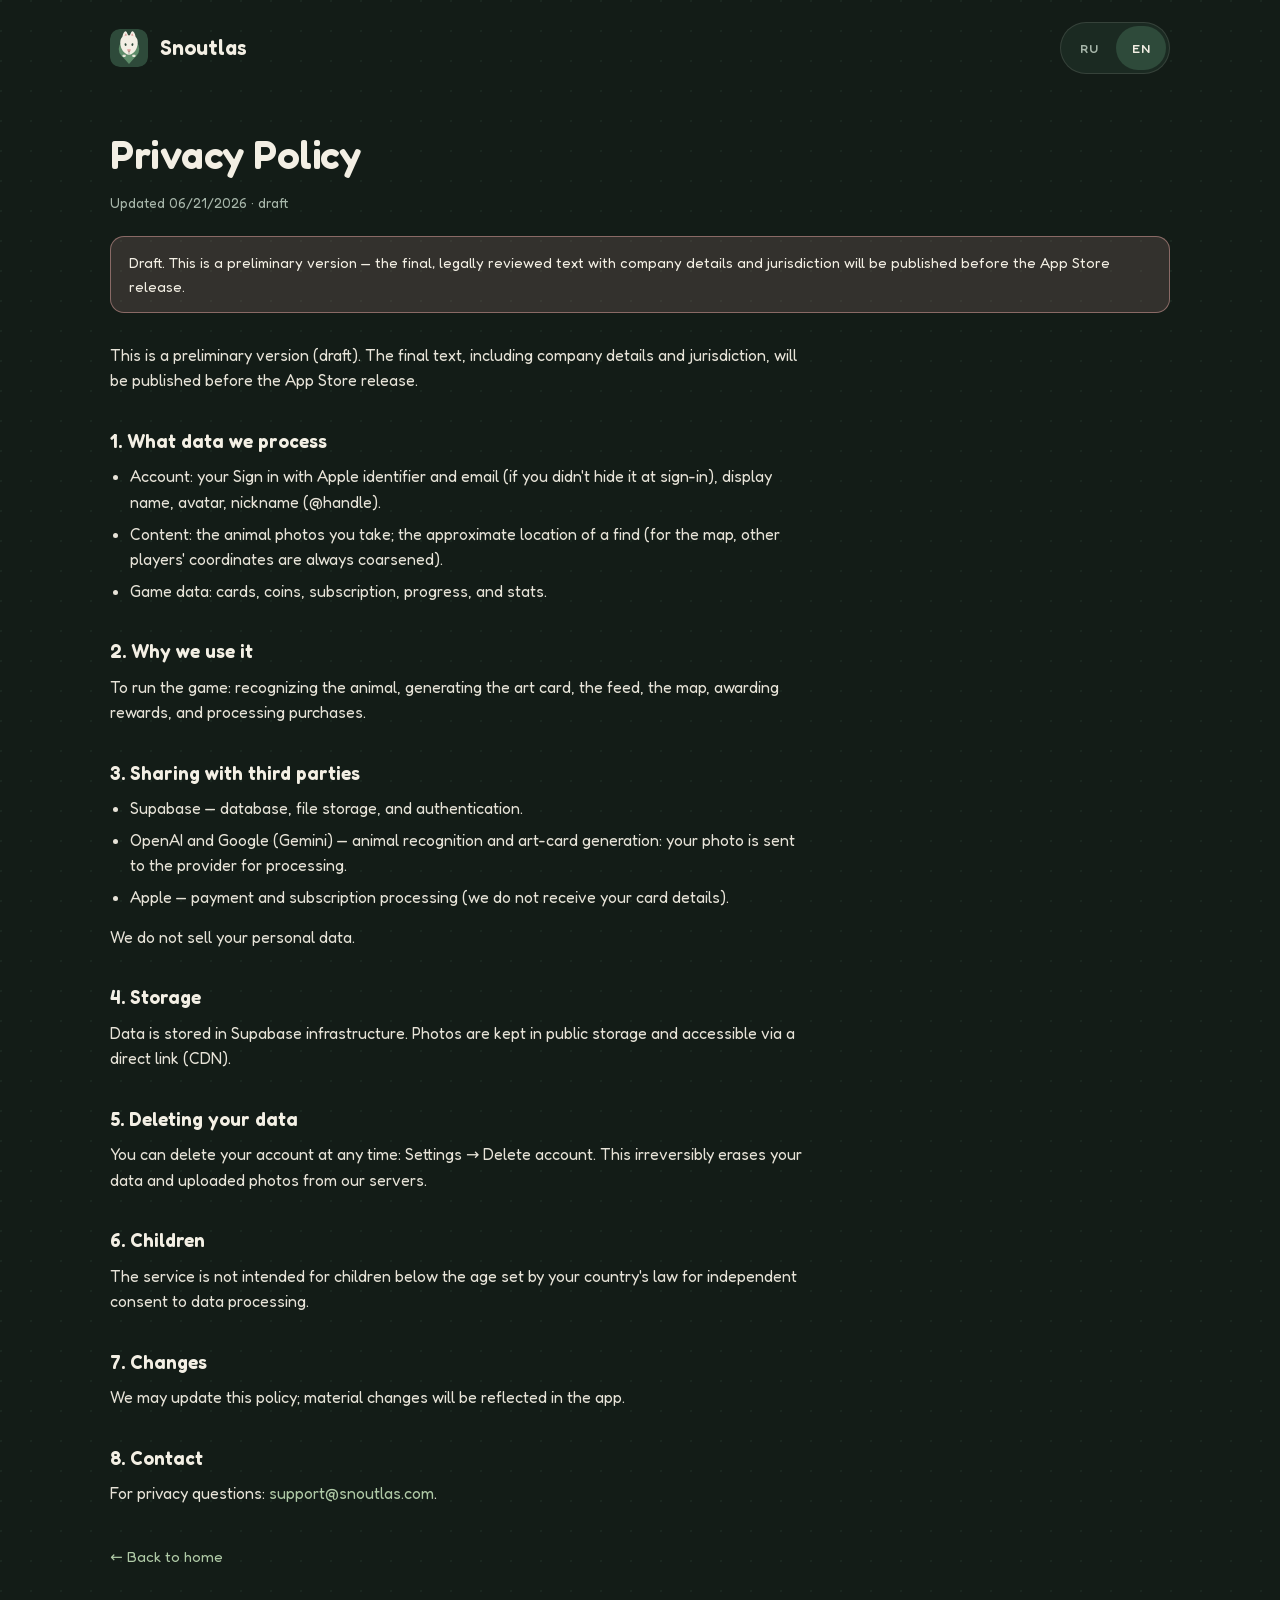
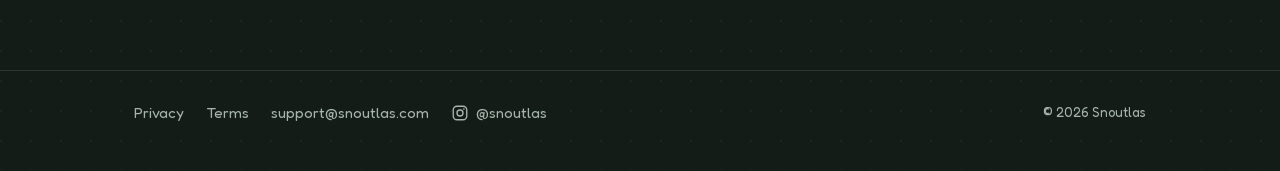
==== privacy/index.html @ 5e12d76e "Initial commit: Snoutlas landing + Privacy/Terms (draft) Static site for snoutlas.com (GitHub Pages)" ====
<!DOCTYPE html>
<html lang="en">
<head>
<meta charset="utf-8">
<meta name="viewport" content="width=device-width, initial-scale=1">
<title>Privacy Policy · Snoutlas</title>
<meta name="description" content="Snoutlas Privacy Policy (draft).">
<meta name="robots" content="index, follow">
<meta name="theme-color" content="#131C17">
<link rel="canonical" href="https://snoutlas.com/privacy/">
<meta property="og:type" content="website">
<meta property="og:site_name" content="Snoutlas">
<meta property="og:title" content="Privacy Policy · Snoutlas">
<meta property="og:description" content="Snoutlas Privacy Policy (draft).">
<meta property="og:url" content="https://snoutlas.com/privacy/">
<meta property="og:image" content="https://snoutlas.com/assets/img/snoutlas-appicon-1024.png">
<meta name="twitter:card" content="summary">
<meta name="twitter:title" content="Privacy Policy · Snoutlas">
<meta name="twitter:description" content="Snoutlas Privacy Policy (draft).">
<meta name="twitter:image" content="https://snoutlas.com/assets/img/snoutlas-appicon-1024.png">
<link rel="icon" href="/assets/img/snoutlas-icon.svg" type="image/svg+xml">
<link rel="apple-touch-icon" href="/assets/img/snoutlas-appicon-1024.png">
<link rel="preload" href="/assets/fonts/fredoka-latin.woff2" as="font" type="font/woff2" crossorigin>
<link rel="stylesheet" href="/assets/styles.css">
<script>
  (function () {
    try {
      var k = 'snoutlas-lang', s = localStorage.getItem(k);
      var l = s || ((navigator.language || 'en').toLowerCase().indexOf('ru') === 0 ? 'ru' : 'en');
      document.documentElement.lang = l;
    } catch (e) { document.documentElement.lang = 'en'; }
  })();
</script>
</head>
<body>
<a class="skip-link" href="#main"><span data-lang="ru">К содержимому</span><span data-lang="en">Skip to content</span></a>

<header class="site-header wrap">
  <a class="brand" href="/">
    <img src="/assets/img/snoutlas-icon.svg" alt="" width="38" height="38">
    <span>Snoutlas</span>
  </a>
  <div class="lang" role="group" aria-label="Language / Язык">
    <button type="button" data-lang-btn="ru" aria-pressed="false">RU</button>
    <button type="button" data-lang-btn="en" aria-pressed="false">EN</button>
  </div>
</header>

<main id="main" class="page wrap">

  <!-- ============================================================
       DRAFT LEGAL TEXT — placeholder.
       Replace the RU and EN blocks below with the final,
       lawyer-reviewed text. Keep the {support email} as
       support@snoutlas.com. Insert company legal entity +
       jurisdiction where the intro note says so.
       ============================================================ -->

  <!-- RU -->
  <div data-lang="ru">
    <h1>Политика конфиденциальности</h1>
    <p class="updated">Обновлено: 21.06.2026 · черновик</p>
    <div class="draft-banner">Черновик. Это предварительная версия — финальный, юридически проверенный текст с реквизитами компании и юрисдикцией будет опубликован до релиза в App Store.</div>
    <div class="legal">
      <p>Это предварительная версия (черновик). Финальный текст с реквизитами компании и юрисдикцией будет опубликован до релиза в App Store.</p>

      <h2>1. Какие данные мы обрабатываем</h2>
      <ul>
        <li>Учётная запись: идентификатор Sign in with Apple и email (если вы не скрыли его при входе), отображаемое имя, аватар, ник (@никнейм).</li>
        <li>Контент: фотографии животных, которые вы снимаете; примерное место находки (для карты координаты других игроков всегда огрубляются).</li>
        <li>Игровые данные: карточки, монеты, подписка, прогресс и статистика.</li>
      </ul>

      <h2>2. Зачем мы это используем</h2>
      <p>Для работы игры: распознавания животного, генерации арт-карточки, ленты, карты, начисления наград и обработки покупок.</p>

      <h2>3. Передача третьим сторонам</h2>
      <ul>
        <li>Supabase — хранение базы данных, файлов и аутентификация.</li>
        <li>OpenAI и Google (Gemini) — распознавание животного и генерация арт-карточки: для этого ваше фото отправляется на обработку провайдеру.</li>
        <li>Apple — обработка платежей и подписок (мы не получаем данные вашей карты).</li>
      </ul>
      <p>Мы не продаём ваши персональные данные.</p>

      <h2>4. Хранение</h2>
      <p>Данные хранятся в инфраструктуре Supabase. Фотографии находятся в публичном хранилище и доступны по прямой ссылке (CDN).</p>

      <h2>5. Удаление данных</h2>
      <p>Вы можете в любой момент удалить аккаунт: Настройки → Удалить аккаунт. Это необратимо стирает ваши данные и загруженные фотографии с наших серверов.</p>

      <h2>6. Дети</h2>
      <p>Сервис не предназначен для детей младше возраста, установленного законом вашей страны для самостоятельного согласия на обработку данных.</p>

      <h2>7. Изменения</h2>
      <p>Мы можем обновлять эту политику; существенные изменения будут отражены в приложении.</p>

      <h2>8. Контакт</h2>
      <p>По вопросам конфиденциальности: <a href="mailto:support@snoutlas.com">support@snoutlas.com</a>.</p>
    </div>
    <a class="back" href="/">← На главную</a>
  </div>

  <!-- EN -->
  <div data-lang="en">
    <h1>Privacy Policy</h1>
    <p class="updated">Updated 06/21/2026 · draft</p>
    <div class="draft-banner">Draft. This is a preliminary version — the final, legally reviewed text with company details and jurisdiction will be published before the App Store release.</div>
    <div class="legal">
      <p>This is a preliminary version (draft). The final text, including company details and jurisdiction, will be published before the App Store release.</p>

      <h2>1. What data we process</h2>
      <ul>
        <li>Account: your Sign in with Apple identifier and email (if you didn't hide it at sign-in), display name, avatar, nickname (@handle).</li>
        <li>Content: the animal photos you take; the approximate location of a find (for the map, other players' coordinates are always coarsened).</li>
        <li>Game data: cards, coins, subscription, progress, and stats.</li>
      </ul>

      <h2>2. Why we use it</h2>
      <p>To run the game: recognizing the animal, generating the art card, the feed, the map, awarding rewards, and processing purchases.</p>

      <h2>3. Sharing with third parties</h2>
      <ul>
        <li>Supabase — database, file storage, and authentication.</li>
        <li>OpenAI and Google (Gemini) — animal recognition and art-card generation: your photo is sent to the provider for processing.</li>
        <li>Apple — payment and subscription processing (we do not receive your card details).</li>
      </ul>
      <p>We do not sell your personal data.</p>

      <h2>4. Storage</h2>
      <p>Data is stored in Supabase infrastructure. Photos are kept in public storage and accessible via a direct link (CDN).</p>

      <h2>5. Deleting your data</h2>
      <p>You can delete your account at any time: Settings → Delete account. This irreversibly erases your data and uploaded photos from our servers.</p>

      <h2>6. Children</h2>
      <p>The service is not intended for children below the age set by your country's law for independent consent to data processing.</p>

      <h2>7. Changes</h2>
      <p>We may update this policy; material changes will be reflected in the app.</p>

      <h2>8. Contact</h2>
      <p>For privacy questions: <a href="mailto:support@snoutlas.com">support@snoutlas.com</a>.</p>
    </div>
    <a class="back" href="/">← Back to home</a>
  </div>

</main>

<footer class="site-footer">
  <div class="wrap foot-grid">
    <nav class="foot-links" aria-label="Footer">
      <a href="/privacy/"><span data-lang="ru">Конфиденциальность</span><span data-lang="en">Privacy</span></a>
      <a href="/terms/"><span data-lang="ru">Условия</span><span data-lang="en">Terms</span></a>
      <a href="mailto:support@snoutlas.com">support@snoutlas.com</a>
      <a class="ig" href="https://instagram.com/snoutlas" target="_blank" rel="noopener">
        <svg viewBox="0 0 24 24" fill="none" aria-hidden="true"><rect x="3" y="3" width="18" height="18" rx="5" stroke="currentColor" stroke-width="1.8"/><circle cx="12" cy="12" r="4" stroke="currentColor" stroke-width="1.8"/><circle cx="17.2" cy="6.8" r="1.1" fill="currentColor"/></svg>
        <span>@snoutlas</span>
      </a>
    </nav>
    <div class="copyright">© 2026 Snoutlas</div>
  </div>
</footer>

<script src="/assets/i18n.js" defer></script>
</body>
</html>
---- assets/styles.css ----
/* ============================================================
   Snoutlas — site styles
   Dark brand theme. Tokens mirror design_icons/snoutlas-tokens
   and the dark-theme values from the Snoutlas design pass.
   ============================================================ */

/* Fredoka (latin only — the font has no Cyrillic; RU text falls
   through per-glyph to ui-rounded / system-ui via --font). */
@font-face {
  font-family: 'Fredoka';
  font-style: normal;
  font-weight: 300 700;
  font-display: swap;
  src: url('/assets/fonts/fredoka-latin.woff2') format('woff2');
  unicode-range: U+0000-00FF, U+0131, U+0152-0153, U+02BB-02BC, U+02C6, U+02DA, U+02DC, U+0304, U+0308, U+0329, U+2000-206F, U+20AC, U+2122, U+2191, U+2193, U+2212, U+2215, U+FEFF, U+FFFD;
}
@font-face {
  font-family: 'Fredoka';
  font-style: normal;
  font-weight: 300 700;
  font-display: swap;
  src: url('/assets/fonts/fredoka-latinext.woff2') format('woff2');
  unicode-range: U+0100-02BA, U+02BD-02C5, U+02C7-02CC, U+02CE-02D7, U+02DD-02FF, U+0304, U+0308, U+0329, U+1D00-1DBF, U+1E00-1E9F, U+1EF2-1EFF, U+2020, U+20A0-20AB, U+20AD-20C0, U+2113, U+2C60-2C7F, U+A720-A7FF;
}

:root {
  --forest: #2E4A3A;
  --sage: #5E8C6A;
  --sage-light: #AFC9A6;
  --paper: #F3EFE4;
  --rose: #E0A4A0;

  --bg: #131C17;
  --surface: #1B2A22;
  --surface-raised: #243528;

  --text: #F3EFE4;
  --text-dim: #E7E3D8;
  --muted: #A7B6AA;
  --border: rgba(243, 239, 228, .12);

  --maxw: 1060px;
  --radius: 18px;
  --font: 'Fredoka', ui-rounded, 'SF Pro Rounded', system-ui, -apple-system, 'Segoe UI', Roboto, Helvetica, Arial, sans-serif;
}

* { box-sizing: border-box; }
html { -webkit-text-size-adjust: 100%; scroll-behavior: smooth; }

body {
  margin: 0;
  font-family: var(--font);
  font-weight: 400;
  color: var(--text);
  background-color: var(--bg);
  background-image: radial-gradient(circle at 1px 1px, rgba(94, 140, 106, .10) 1px, transparent 0);
  background-size: 30px 30px;
  line-height: 1.6;
  -webkit-font-smoothing: antialiased;
  text-rendering: optimizeLegibility;
  min-height: 100vh;
  display: flex;
  flex-direction: column;
}

/* language visibility — driven by <html lang> */
html[lang="en"] [data-lang="ru"] { display: none !important; }
html[lang="ru"] [data-lang="en"] { display: none !important; }

a { color: var(--sage-light); text-decoration: none; }
a:hover { color: var(--paper); text-decoration: underline; text-underline-offset: 3px; }
:focus-visible { outline: 2px solid var(--rose); outline-offset: 2px; border-radius: 4px; }

.wrap { width: 100%; max-width: var(--maxw); margin: 0 auto; padding: 0 24px; }
.skip-link { position: absolute; left: -9999px; }
.skip-link:focus { left: 16px; top: 16px; background: var(--surface-raised); color: var(--paper); padding: 10px 14px; border-radius: 10px; z-index: 10; }

/* ---------- header ---------- */
.site-header { display: flex; align-items: center; justify-content: space-between; gap: 16px; padding: 22px 0; }
.brand { display: inline-flex; align-items: center; gap: 12px; color: var(--text); font-weight: 600; font-size: 21px; letter-spacing: -.2px; }
.brand:hover { text-decoration: none; color: var(--text); }
.brand img { width: 38px; height: 38px; display: block; border-radius: 10px; }

.lang { display: inline-flex; background: var(--surface); border: 1px solid var(--border); border-radius: 999px; padding: 3px; gap: 2px; }
.lang button {
  appearance: none; border: 0; background: transparent; color: var(--muted);
  font-family: inherit; font-weight: 500; font-size: 13px; letter-spacing: .4px;
  padding: 10px 16px; min-height: 44px; border-radius: 999px; cursor: pointer;
}
.lang button.is-active { background: var(--forest); color: var(--paper); }
.lang button:hover { color: var(--paper); }

/* ---------- hero ---------- */
main { flex: 1 0 auto; }
.hero { text-align: center; padding: 52px 0 40px; }
.hero .app-icon { width: 116px; height: 116px; border-radius: 26px; box-shadow: 0 16px 44px rgba(0, 0, 0, .5); margin-bottom: 28px; }
.hero h1 { font-size: clamp(42px, 8vw, 70px); font-weight: 600; margin: 0 0 8px; letter-spacing: -1px; line-height: 1; }
.tagline { font-size: clamp(13px, 3.2vw, 16px); font-weight: 500; letter-spacing: 3px; color: var(--sage-light); margin: 0 0 26px; }
.pitch { font-size: clamp(17px, 3.6vw, 21px); color: var(--text); max-width: 34ch; margin: 0 auto 30px; }
.cta {
  display: inline-flex; align-items: center; gap: 10px;
  background: var(--surface-raised); border: 1px solid var(--border); color: var(--paper);
  border-radius: 999px; padding: 13px 24px; font-weight: 500; font-size: 15px;
}
.cta .dot { width: 8px; height: 8px; border-radius: 50%; background: var(--rose); box-shadow: 0 0 10px var(--rose); }

/* ---------- steps ---------- */
.steps { display: grid; grid-template-columns: repeat(3, 1fr); gap: 16px; margin: 50px 0 12px; }
.step { background: var(--surface); border: 1px solid var(--border); border-radius: var(--radius); padding: 26px 22px; text-align: center; }
.step .k { font-size: 12px; font-weight: 600; letter-spacing: 2px; color: var(--sage-light); text-transform: uppercase; }
.step h2 { margin: 12px 0 6px; font-size: 19px; font-weight: 600; }
.step p { margin: 0; color: var(--muted); font-size: 15px; }
@media (max-width: 620px) { .steps { grid-template-columns: 1fr; } }

/* ---------- legal / content pages ---------- */
.page { padding: 8px 0 56px; }
.page h1 { font-size: clamp(28px, 6vw, 40px); font-weight: 600; margin: 18px 0 6px; letter-spacing: -.5px; }
.updated { color: var(--muted); font-size: 14px; margin: 0 0 22px; }
.draft-banner {
  background: rgba(224, 164, 160, .16); border: 1px solid rgba(224, 164, 160, .5);
  color: var(--paper); border-radius: 14px; padding: 14px 18px; font-size: 14.5px; margin: 0 0 30px;
}
.legal { font-size: 16px; max-width: 70ch; }
.legal h2 { font-size: 19px; font-weight: 600; margin: 32px 0 8px; color: var(--paper); }
.legal p { margin: 0 0 12px; color: var(--text-dim); }
.legal ul { margin: 0 0 14px; padding-left: 20px; }
.legal li { margin: 0 0 6px; color: var(--text-dim); }
.back { display: inline-flex; align-items: center; gap: 7px; font-size: 15px; margin-top: 26px; }

/* ---------- footer ---------- */
.site-footer { flex-shrink: 0; border-top: 1px solid var(--border); margin-top: 44px; padding: 30px 0 46px; }
.foot-grid { display: flex; flex-wrap: wrap; align-items: center; justify-content: space-between; gap: 18px; }
.foot-links { display: flex; flex-wrap: wrap; gap: 10px 22px; align-items: center; }
.foot-links a { color: var(--muted); font-size: 15px; min-height: 24px; display: inline-flex; align-items: center; }
.foot-links a:hover { color: var(--paper); }
.copyright { color: var(--muted); font-size: 13.5px; }
.ig { display: inline-flex; align-items: center; gap: 7px; }
.ig svg { width: 18px; height: 18px; }

@media (prefers-reduced-motion: reduce) { html { scroll-behavior: auto; } }
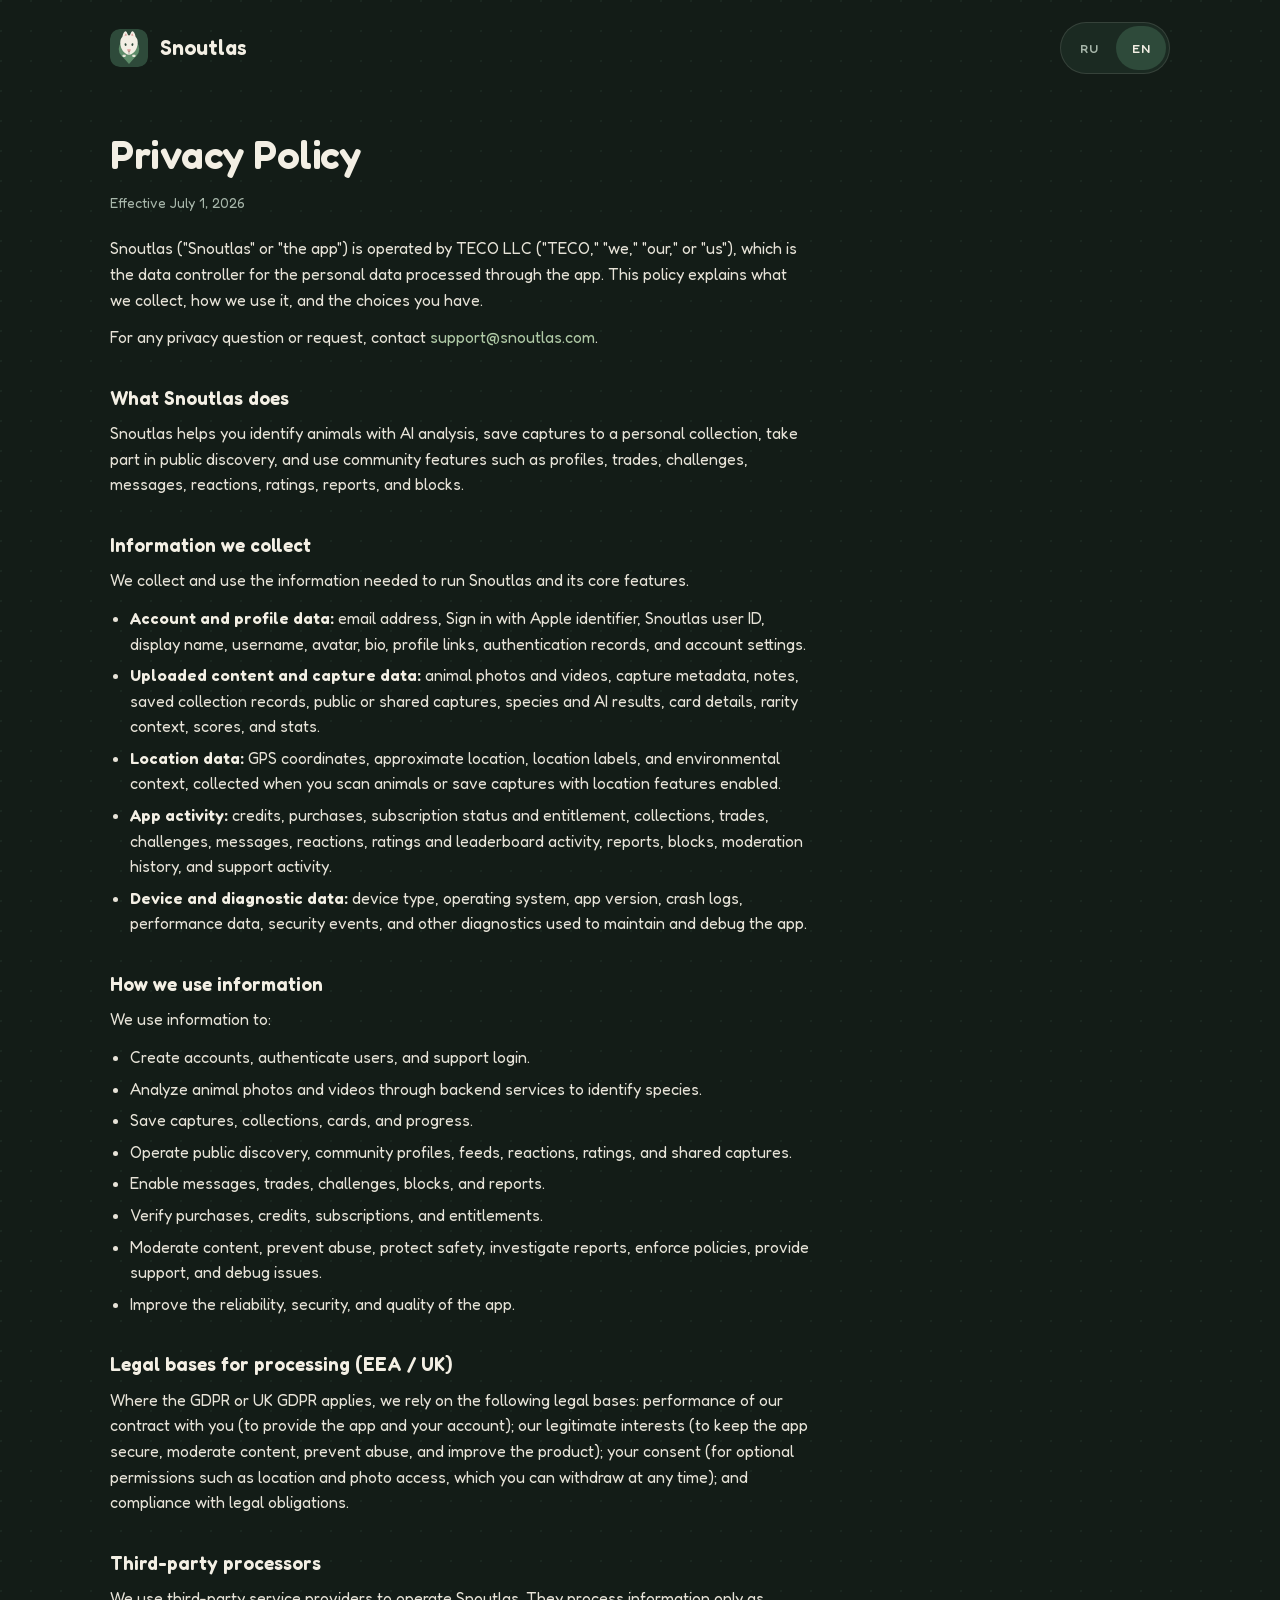
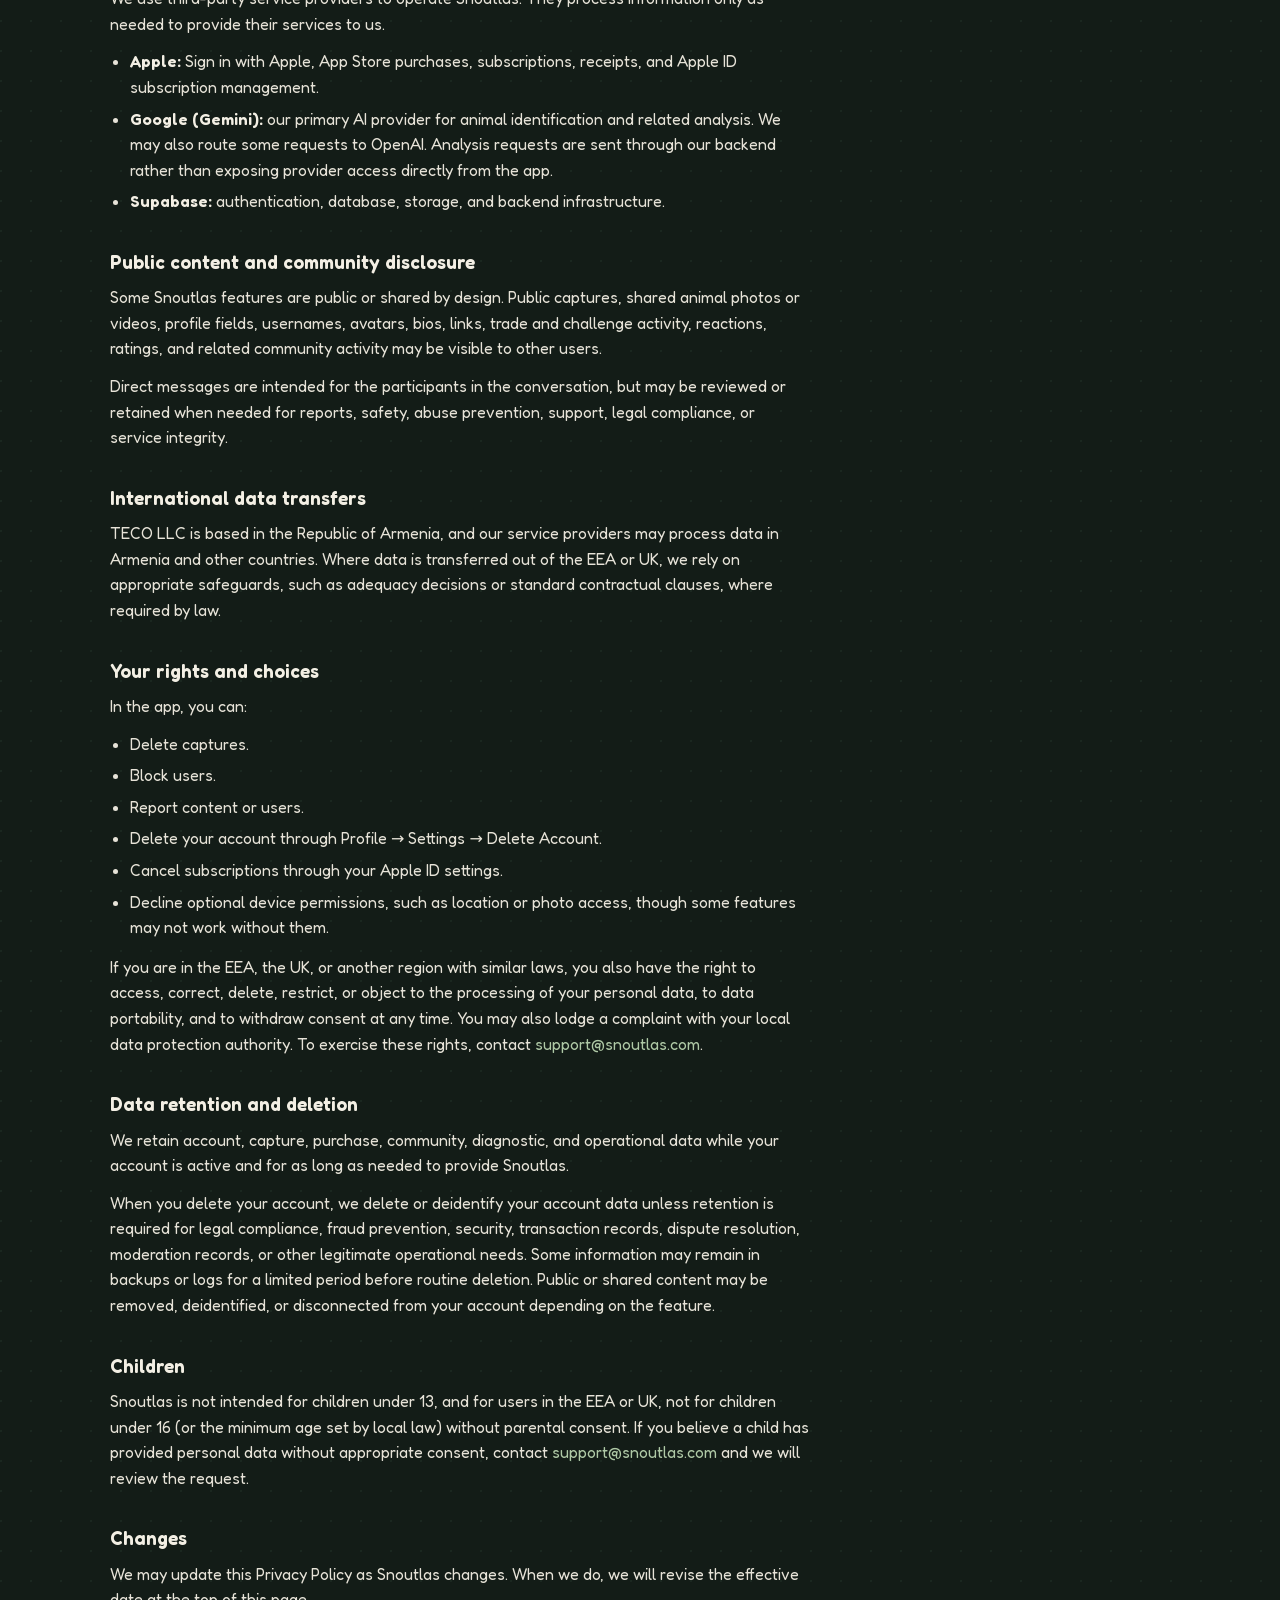
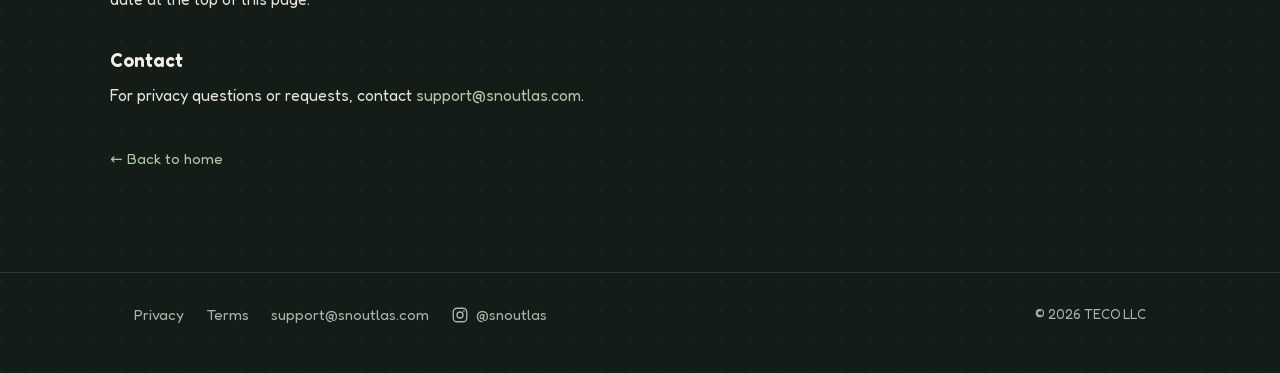
==== commit 5de806d4: "Replace draft legal text with final Privacy/Terms (TECO LLC) - Final, English-authoritative Privacy " ====
--- a/privacy/index.html
+++ b/privacy/index.html
@@ -4,19 +4,19 @@
 <meta charset="utf-8">
 <meta name="viewport" content="width=device-width, initial-scale=1">
 <title>Privacy Policy · Snoutlas</title>
-<meta name="description" content="Snoutlas Privacy Policy (draft).">
+<meta name="description" content="Snoutlas Privacy Policy — how TECO LLC collects, uses, and protects your data.">
 <meta name="robots" content="index, follow">
 <meta name="theme-color" content="#131C17">
 <link rel="canonical" href="https://snoutlas.com/privacy/">
 <meta property="og:type" content="website">
 <meta property="og:site_name" content="Snoutlas">
 <meta property="og:title" content="Privacy Policy · Snoutlas">
-<meta property="og:description" content="Snoutlas Privacy Policy (draft).">
+<meta property="og:description" content="Snoutlas Privacy Policy — how TECO LLC collects, uses, and protects your data.">
 <meta property="og:url" content="https://snoutlas.com/privacy/">
 <meta property="og:image" content="https://snoutlas.com/assets/img/snoutlas-appicon-1024.png">
 <meta name="twitter:card" content="summary">
 <meta name="twitter:title" content="Privacy Policy · Snoutlas">
-<meta name="twitter:description" content="Snoutlas Privacy Policy (draft).">
+<meta name="twitter:description" content="Snoutlas Privacy Policy — how TECO LLC collects, uses, and protects your data.">
 <meta name="twitter:image" content="https://snoutlas.com/assets/img/snoutlas-appicon-1024.png">
 <link rel="icon" href="/assets/img/snoutlas-icon.svg" type="image/svg+xml">
 <link rel="apple-touch-icon" href="/assets/img/snoutlas-appicon-1024.png">
@@ -47,103 +47,86 @@
 </header>
 
 <main id="main" class="page wrap">
+  <h1><span data-lang="ru">Политика конфиденциальности</span><span data-lang="en">Privacy Policy</span></h1>
+  <p class="updated"><span data-lang="ru">Действует с 1 июля 2026 г.</span><span data-lang="en">Effective July 1, 2026</span></p>
+  <p class="lang-note" data-lang="ru">Документ предоставляется на английском языке (английская версия имеет преимущественную силу).</p>
 
-  <!-- ============================================================
-       DRAFT LEGAL TEXT — placeholder.
-       Replace the RU and EN blocks below with the final,
-       lawyer-reviewed text. Keep the {support email} as
-       support@snoutlas.com. Insert company legal entity +
-       jurisdiction where the intro note says so.
-       ============================================================ -->
+  <!-- Final legal text (English authoritative version). Provided by TECO LLC. -->
+  <article class="legal" lang="en">
+    <p>Snoutlas ("Snoutlas" or "the app") is operated by TECO LLC ("TECO," "we," "our," or "us"), which is the data controller for the personal data processed through the app. This policy explains what we collect, how we use it, and the choices you have.</p>
+    <p>For any privacy question or request, contact <a href="mailto:support@snoutlas.com">support@snoutlas.com</a>.</p>
 
-  <!-- RU -->
-  <div data-lang="ru">
-    <h1>Политика конфиденциальности</h1>
-    <p class="updated">Обновлено: 21.06.2026 · черновик</p>
-    <div class="draft-banner">Черновик. Это предварительная версия — финальный, юридически проверенный текст с реквизитами компании и юрисдикцией будет опубликован до релиза в App Store.</div>
-    <div class="legal">
-      <p>Это предварительная версия (черновик). Финальный текст с реквизитами компании и юрисдикцией будет опубликован до релиза в App Store.</p>
+    <h2>What Snoutlas does</h2>
+    <p>Snoutlas helps you identify animals with AI analysis, save captures to a personal collection, take part in public discovery, and use community features such as profiles, trades, challenges, messages, reactions, ratings, reports, and blocks.</p>
 
-      <h2>1. Какие данные мы обрабатываем</h2>
-      <ul>
-        <li>Учётная запись: идентификатор Sign in with Apple и email (если вы не скрыли его при входе), отображаемое имя, аватар, ник (@никнейм).</li>
-        <li>Контент: фотографии животных, которые вы снимаете; примерное место находки (для карты координаты других игроков всегда огрубляются).</li>
-        <li>Игровые данные: карточки, монеты, подписка, прогресс и статистика.</li>
-      </ul>
+    <h2>Information we collect</h2>
+    <p>We collect and use the information needed to run Snoutlas and its core features.</p>
+    <ul>
+      <li><strong>Account and profile data:</strong> email address, Sign in with Apple identifier, Snoutlas user ID, display name, username, avatar, bio, profile links, authentication records, and account settings.</li>
+      <li><strong>Uploaded content and capture data:</strong> animal photos and videos, capture metadata, notes, saved collection records, public or shared captures, species and AI results, card details, rarity context, scores, and stats.</li>
+      <li><strong>Location data:</strong> GPS coordinates, approximate location, location labels, and environmental context, collected when you scan animals or save captures with location features enabled.</li>
+      <li><strong>App activity:</strong> credits, purchases, subscription status and entitlement, collections, trades, challenges, messages, reactions, ratings and leaderboard activity, reports, blocks, moderation history, and support activity.</li>
+      <li><strong>Device and diagnostic data:</strong> device type, operating system, app version, crash logs, performance data, security events, and other diagnostics used to maintain and debug the app.</li>
+    </ul>
 
-      <h2>2. Зачем мы это используем</h2>
-      <p>Для работы игры: распознавания животного, генерации арт-карточки, ленты, карты, начисления наград и обработки покупок.</p>
+    <h2>How we use information</h2>
+    <p>We use information to:</p>
+    <ul>
+      <li>Create accounts, authenticate users, and support login.</li>
+      <li>Analyze animal photos and videos through backend services to identify species.</li>
+      <li>Save captures, collections, cards, and progress.</li>
+      <li>Operate public discovery, community profiles, feeds, reactions, ratings, and shared captures.</li>
+      <li>Enable messages, trades, challenges, blocks, and reports.</li>
+      <li>Verify purchases, credits, subscriptions, and entitlements.</li>
+      <li>Moderate content, prevent abuse, protect safety, investigate reports, enforce policies, provide support, and debug issues.</li>
+      <li>Improve the reliability, security, and quality of the app.</li>
+    </ul>
 
-      <h2>3. Передача третьим сторонам</h2>
-      <ul>
-        <li>Supabase — хранение базы данных, файлов и аутентификация.</li>
-        <li>OpenAI и Google (Gemini) — распознавание животного и генерация арт-карточки: для этого ваше фото отправляется на обработку провайдеру.</li>
-        <li>Apple — обработка платежей и подписок (мы не получаем данные вашей карты).</li>
-      </ul>
-      <p>Мы не продаём ваши персональные данные.</p>
+    <h2>Legal bases for processing (EEA / UK)</h2>
+    <p>Where the GDPR or UK GDPR applies, we rely on the following legal bases: performance of our contract with you (to provide the app and your account); our legitimate interests (to keep the app secure, moderate content, prevent abuse, and improve the product); your consent (for optional permissions such as location and photo access, which you can withdraw at any time); and compliance with legal obligations.</p>
 
-      <h2>4. Хранение</h2>
-      <p>Данные хранятся в инфраструктуре Supabase. Фотографии находятся в публичном хранилище и доступны по прямой ссылке (CDN).</p>
+    <h2>Third-party processors</h2>
+    <p>We use third-party service providers to operate Snoutlas. They process information only as needed to provide their services to us.</p>
+    <ul>
+      <li><strong>Apple:</strong> Sign in with Apple, App Store purchases, subscriptions, receipts, and Apple ID subscription management.</li>
+      <li><strong>Google (Gemini):</strong> our primary AI provider for animal identification and related analysis. We may also route some requests to OpenAI. Analysis requests are sent through our backend rather than exposing provider access directly from the app.</li>
+      <li><strong>Supabase:</strong> authentication, database, storage, and backend infrastructure.</li>
+    </ul>
 
-      <h2>5. Удаление данных</h2>
-      <p>Вы можете в любой момент удалить аккаунт: Настройки → Удалить аккаунт. Это необратимо стирает ваши данные и загруженные фотографии с наших серверов.</p>
+    <h2>Public content and community disclosure</h2>
+    <p>Some Snoutlas features are public or shared by design. Public captures, shared animal photos or videos, profile fields, usernames, avatars, bios, links, trade and challenge activity, reactions, ratings, and related community activity may be visible to other users.</p>
+    <p>Direct messages are intended for the participants in the conversation, but may be reviewed or retained when needed for reports, safety, abuse prevention, support, legal compliance, or service integrity.</p>
 
-      <h2>6. Дети</h2>
-      <p>Сервис не предназначен для детей младше возраста, установленного законом вашей страны для самостоятельного согласия на обработку данных.</p>
+    <h2>International data transfers</h2>
+    <p>TECO LLC is based in the Republic of Armenia, and our service providers may process data in Armenia and other countries. Where data is transferred out of the EEA or UK, we rely on appropriate safeguards, such as adequacy decisions or standard contractual clauses, where required by law.</p>
 
-      <h2>7. Изменения</h2>
-      <p>Мы можем обновлять эту политику; существенные изменения будут отражены в приложении.</p>
+    <h2>Your rights and choices</h2>
+    <p>In the app, you can:</p>
+    <ul>
+      <li>Delete captures.</li>
+      <li>Block users.</li>
+      <li>Report content or users.</li>
+      <li>Delete your account through Profile → Settings → Delete Account.</li>
+      <li>Cancel subscriptions through your Apple ID settings.</li>
+      <li>Decline optional device permissions, such as location or photo access, though some features may not work without them.</li>
+    </ul>
+    <p>If you are in the EEA, the UK, or another region with similar laws, you also have the right to access, correct, delete, restrict, or object to the processing of your personal data, to data portability, and to withdraw consent at any time. You may also lodge a complaint with your local data protection authority. To exercise these rights, contact <a href="mailto:support@snoutlas.com">support@snoutlas.com</a>.</p>
 
-      <h2>8. Контакт</h2>
-      <p>По вопросам конфиденциальности: <a href="mailto:support@snoutlas.com">support@snoutlas.com</a>.</p>
-    </div>
-    <a class="back" href="/">← На главную</a>
-  </div>
+    <h2>Data retention and deletion</h2>
+    <p>We retain account, capture, purchase, community, diagnostic, and operational data while your account is active and for as long as needed to provide Snoutlas.</p>
+    <p>When you delete your account, we delete or deidentify your account data unless retention is required for legal compliance, fraud prevention, security, transaction records, dispute resolution, moderation records, or other legitimate operational needs. Some information may remain in backups or logs for a limited period before routine deletion. Public or shared content may be removed, deidentified, or disconnected from your account depending on the feature.</p>
 
-  <!-- EN -->
-  <div data-lang="en">
-    <h1>Privacy Policy</h1>
-    <p class="updated">Updated 06/21/2026 · draft</p>
-    <div class="draft-banner">Draft. This is a preliminary version — the final, legally reviewed text with company details and jurisdiction will be published before the App Store release.</div>
-    <div class="legal">
-      <p>This is a preliminary version (draft). The final text, including company details and jurisdiction, will be published before the App Store release.</p>
+    <h2>Children</h2>
+    <p>Snoutlas is not intended for children under 13, and for users in the EEA or UK, not for children under 16 (or the minimum age set by local law) without parental consent. If you believe a child has provided personal data without appropriate consent, contact <a href="mailto:support@snoutlas.com">support@snoutlas.com</a> and we will review the request.</p>
 
-      <h2>1. What data we process</h2>
-      <ul>
-        <li>Account: your Sign in with Apple identifier and email (if you didn't hide it at sign-in), display name, avatar, nickname (@handle).</li>
-        <li>Content: the animal photos you take; the approximate location of a find (for the map, other players' coordinates are always coarsened).</li>
-        <li>Game data: cards, coins, subscription, progress, and stats.</li>
-      </ul>
+    <h2>Changes</h2>
+    <p>We may update this Privacy Policy as Snoutlas changes. When we do, we will revise the effective date at the top of this page.</p>
 
-      <h2>2. Why we use it</h2>
-      <p>To run the game: recognizing the animal, generating the art card, the feed, the map, awarding rewards, and processing purchases.</p>
+    <h2>Contact</h2>
+    <p>For privacy questions or requests, contact <a href="mailto:support@snoutlas.com">support@snoutlas.com</a>.</p>
+  </article>
 
-      <h2>3. Sharing with third parties</h2>
-      <ul>
-        <li>Supabase — database, file storage, and authentication.</li>
-        <li>OpenAI and Google (Gemini) — animal recognition and art-card generation: your photo is sent to the provider for processing.</li>
-        <li>Apple — payment and subscription processing (we do not receive your card details).</li>
-      </ul>
-      <p>We do not sell your personal data.</p>
-
-      <h2>4. Storage</h2>
-      <p>Data is stored in Supabase infrastructure. Photos are kept in public storage and accessible via a direct link (CDN).</p>
-
-      <h2>5. Deleting your data</h2>
-      <p>You can delete your account at any time: Settings → Delete account. This irreversibly erases your data and uploaded photos from our servers.</p>
-
-      <h2>6. Children</h2>
-      <p>The service is not intended for children below the age set by your country's law for independent consent to data processing.</p>
-
-      <h2>7. Changes</h2>
-      <p>We may update this policy; material changes will be reflected in the app.</p>
-
-      <h2>8. Contact</h2>
-      <p>For privacy questions: <a href="mailto:support@snoutlas.com">support@snoutlas.com</a>.</p>
-    </div>
-    <a class="back" href="/">← Back to home</a>
-  </div>
-
+  <a class="back" href="/"><span data-lang="ru">← На главную</span><span data-lang="en">← Back to home</span></a>
 </main>
 
 <footer class="site-footer">
@@ -157,7 +140,7 @@
         <span>@snoutlas</span>
       </a>
     </nav>
-    <div class="copyright">© 2026 Snoutlas</div>
+    <div class="copyright">© 2026 TECO LLC</div>
   </div>
 </footer>
 
--- a/assets/styles.css
+++ b/assets/styles.css
@@ -126,6 +126,8 @@
 .legal ul { margin: 0 0 14px; padding-left: 20px; }
 .legal li { margin: 0 0 6px; color: var(--text-dim); }
 .back { display: inline-flex; align-items: center; gap: 7px; font-size: 15px; margin-top: 26px; }
+.lang-note { color: var(--muted); font-size: 13.5px; font-style: italic; margin: 0 0 22px; }
+.legal strong { color: var(--paper); font-weight: 600; }
 
 /* ---------- footer ---------- */
 .site-footer { flex-shrink: 0; border-top: 1px solid var(--border); margin-top: 44px; padding: 30px 0 46px; }
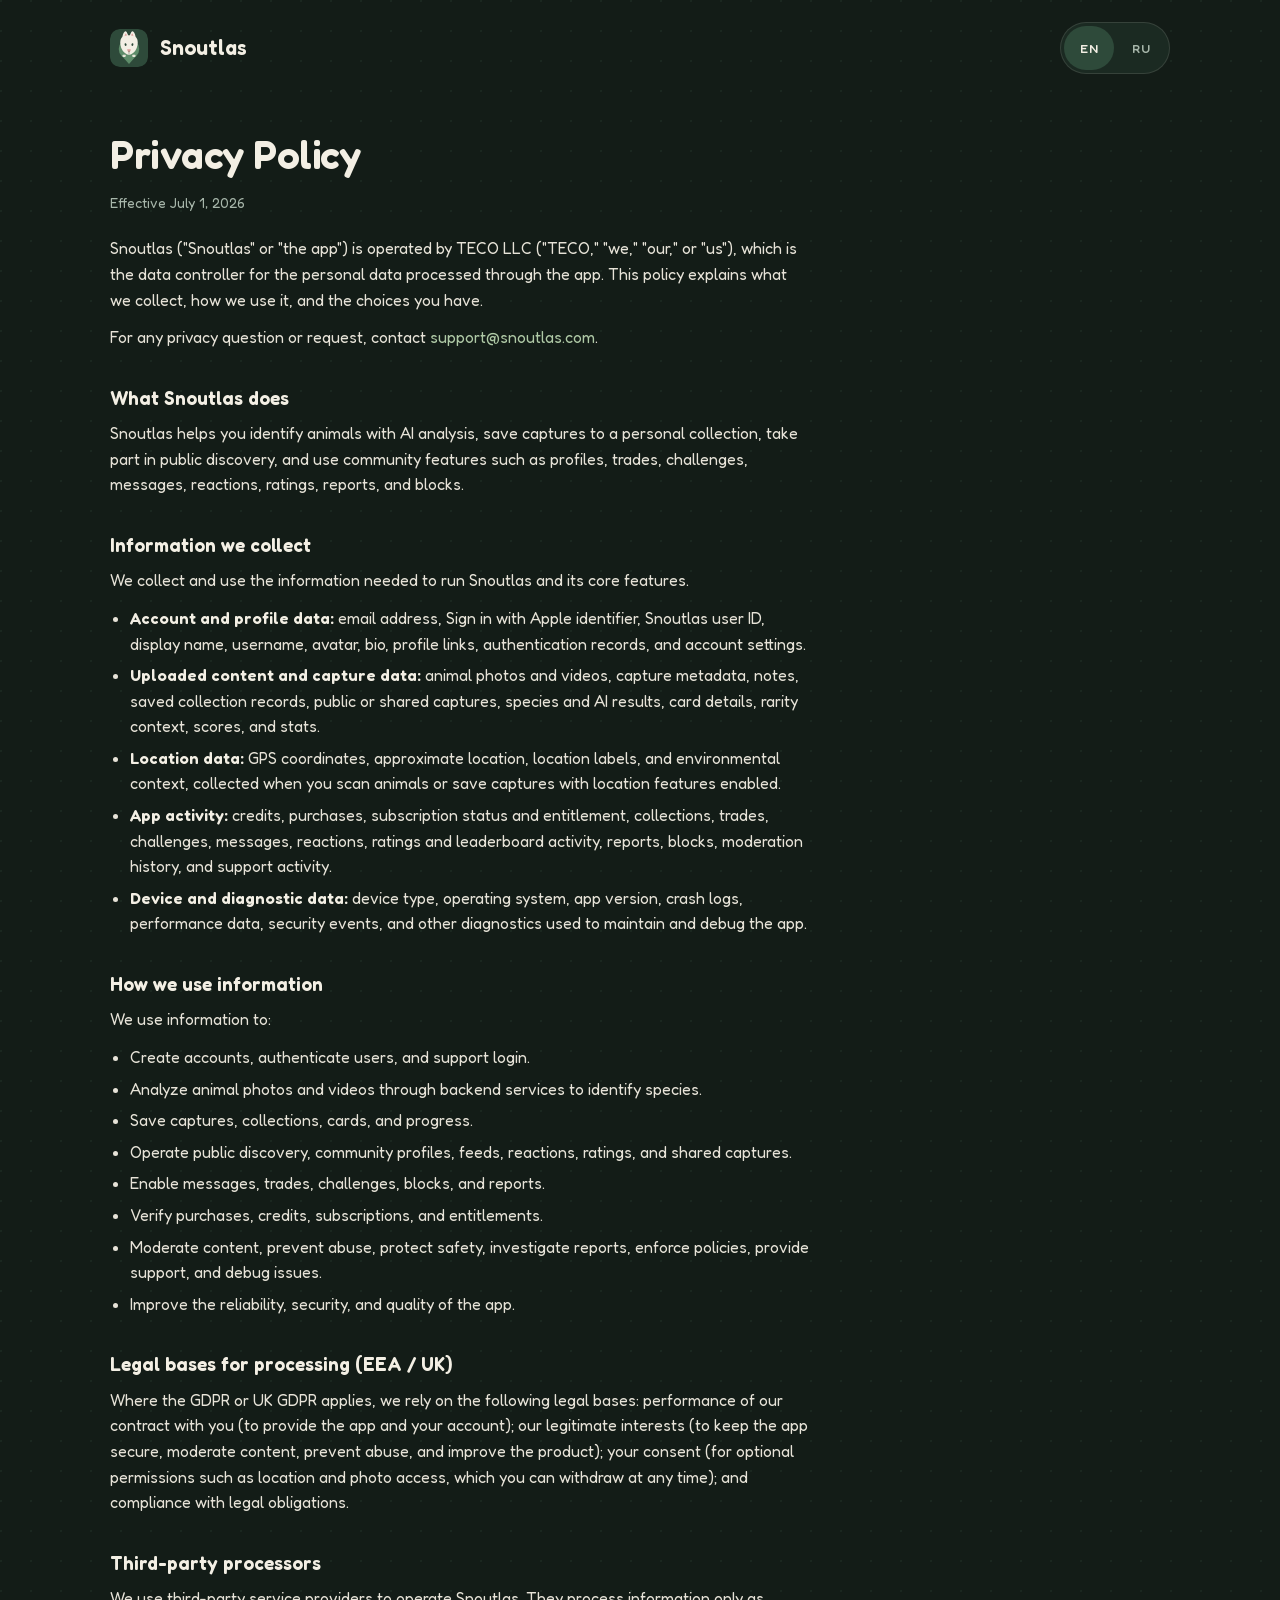
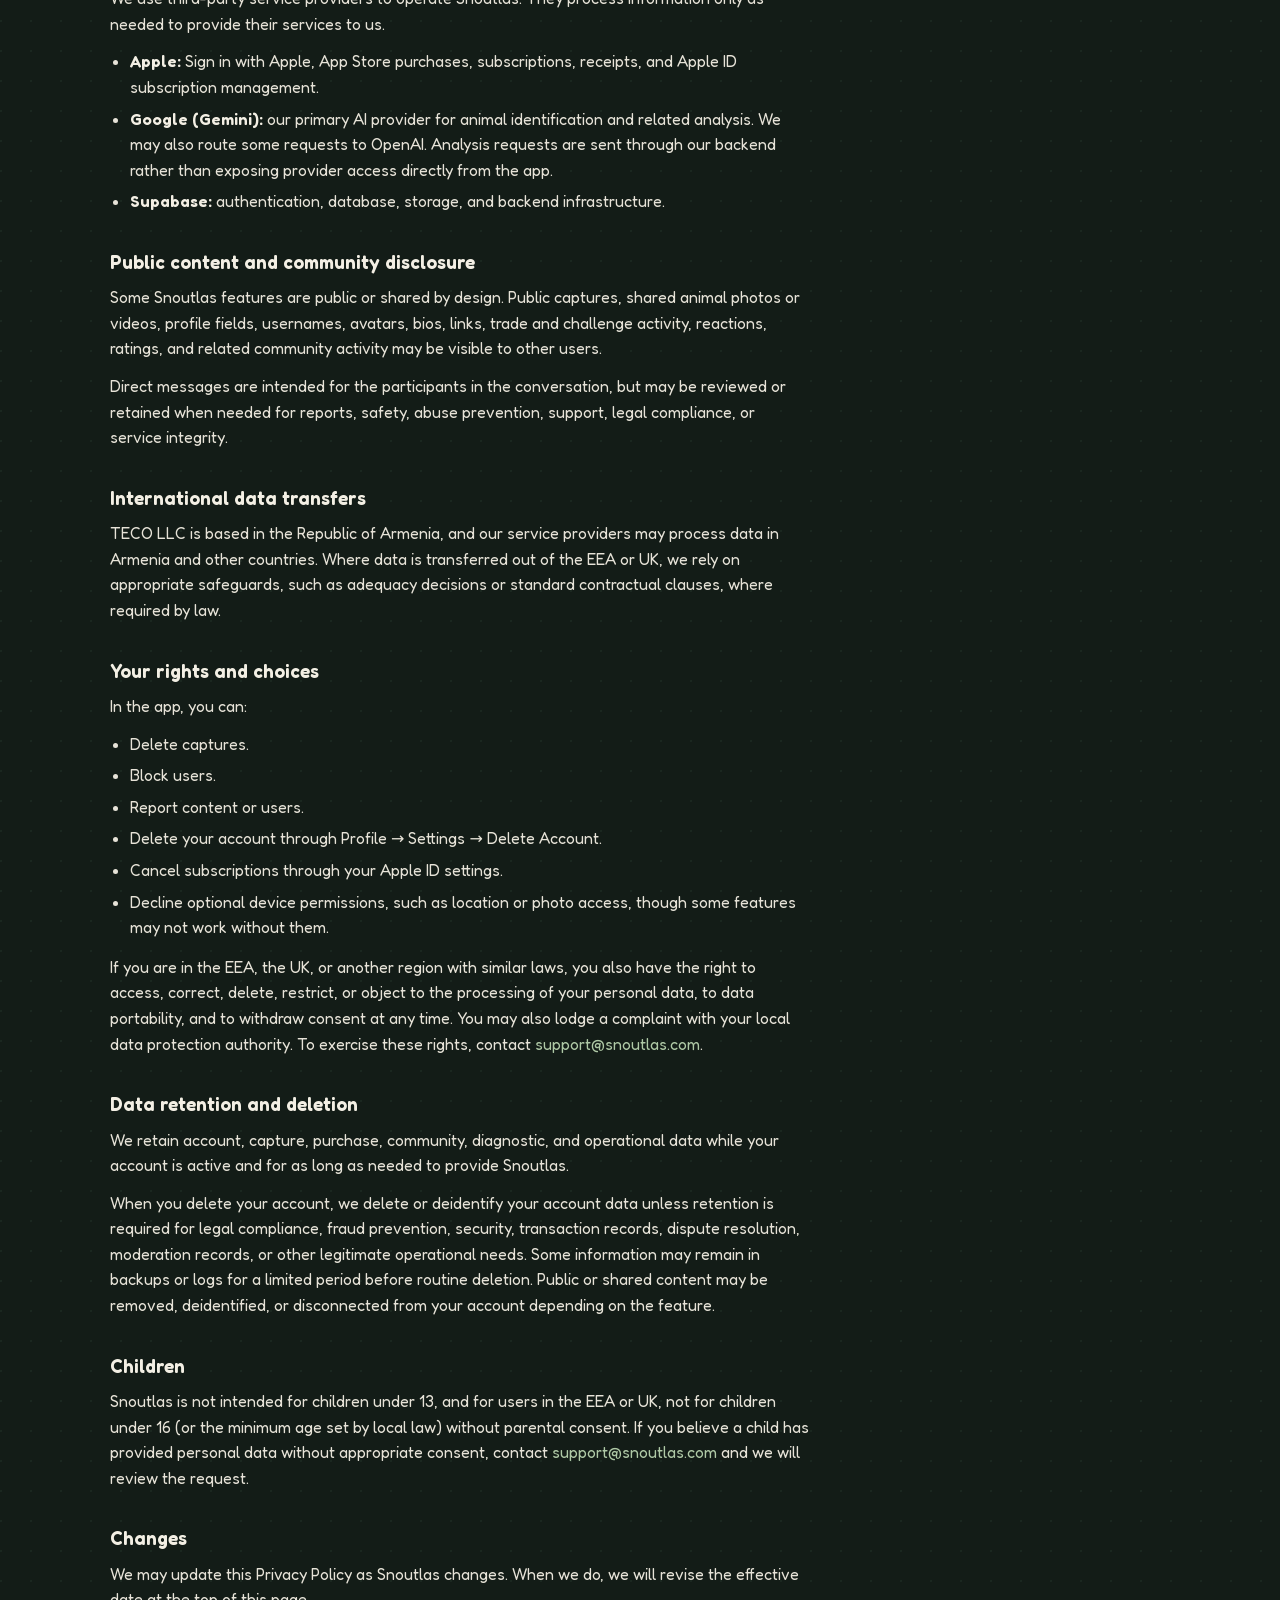
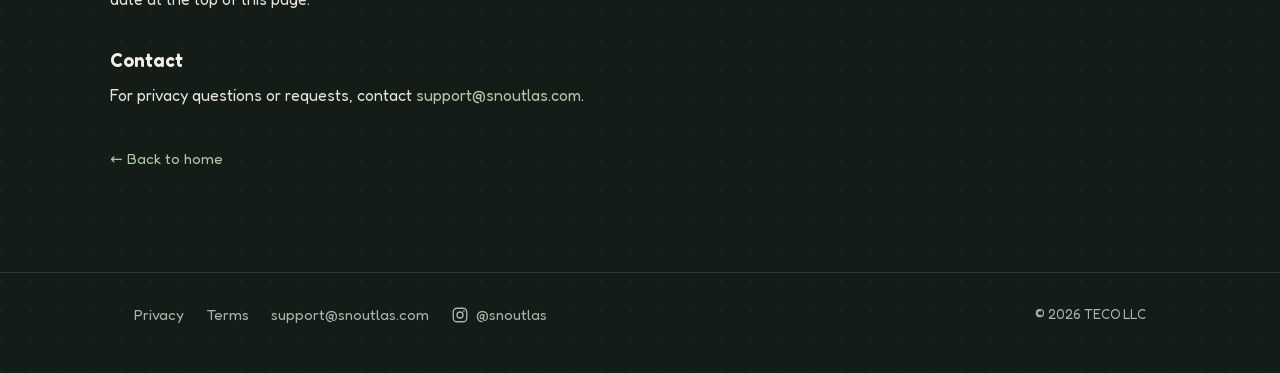
==== commit 71727e5d: "Fix layout alignment + make EN the default language - Center the steps row (margin: 50px auto) — it " ====
--- a/privacy/index.html
+++ b/privacy/index.html
@@ -26,7 +26,7 @@
   (function () {
     try {
       var k = 'snoutlas-lang', s = localStorage.getItem(k);
-      var l = s || ((navigator.language || 'en').toLowerCase().indexOf('ru') === 0 ? 'ru' : 'en');
+      var l = s || 'en';
       document.documentElement.lang = l;
     } catch (e) { document.documentElement.lang = 'en'; }
   })();
@@ -41,8 +41,8 @@
     <span>Snoutlas</span>
   </a>
   <div class="lang" role="group" aria-label="Language / Язык">
+    <button type="button" data-lang-btn="en" aria-pressed="false">EN</button>
     <button type="button" data-lang-btn="ru" aria-pressed="false">RU</button>
-    <button type="button" data-lang-btn="en" aria-pressed="false">EN</button>
   </div>
 </header>
 
--- a/assets/styles.css
+++ b/assets/styles.css
@@ -105,7 +105,7 @@
 .cta .dot { width: 8px; height: 8px; border-radius: 50%; background: var(--rose); box-shadow: 0 0 10px var(--rose); }
 
 /* ---------- steps ---------- */
-.steps { display: grid; grid-template-columns: repeat(3, 1fr); gap: 16px; margin: 50px 0 12px; }
+.steps { display: grid; grid-template-columns: repeat(3, 1fr); gap: 16px; margin: 50px auto 12px; }
 .step { background: var(--surface); border: 1px solid var(--border); border-radius: var(--radius); padding: 26px 22px; text-align: center; }
 .step .k { font-size: 12px; font-weight: 600; letter-spacing: 2px; color: var(--sage-light); text-transform: uppercase; }
 .step h2 { margin: 12px 0 6px; font-size: 19px; font-weight: 600; }
